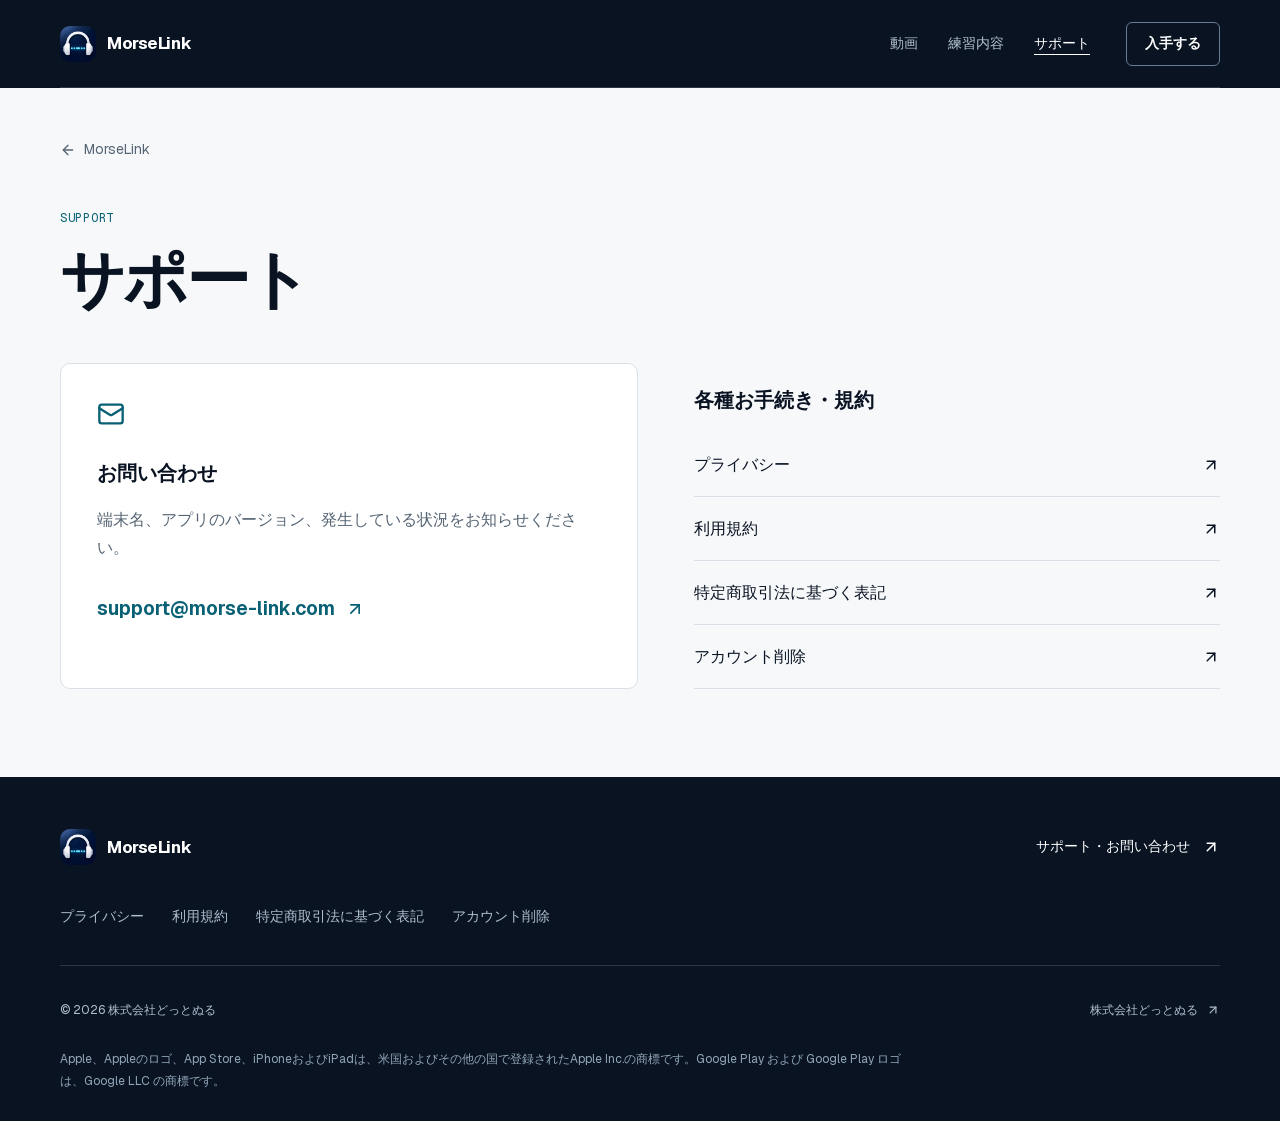
==== support/index.html @ e54f4c25 "Publish approved morselink website design" ====
<!doctype html>
<html lang="ja">
<head>
<meta charset="utf-8">
<meta name="viewport" content="width=device-width,initial-scale=1">
<title>サポート | MorseLink</title>
<meta name="description" content="MorseLinkのお問い合わせ先、利用規約、アカウント削除のご案内。">
<meta property="og:title" content="サポート | MorseLink">
<meta property="og:description" content="MorseLinkのお問い合わせ先、利用規約、アカウント削除のご案内。">
<meta property="og:type" content="website">
<meta property="og:url" content="https://morse-link.com/support/">
<link rel="canonical" href="https://morse-link.com/support/">
<link rel="icon" href="/morselink-icon.jpg">
<link rel="apple-touch-icon" href="/morselink-icon.jpg">
<link rel="stylesheet" href="/site.css?v=20260912">
<script src="/site.js?v=20260912" defer></script>
</head>
<body>
<link rel="preload" as="image" href="/morselink-icon.jpg"/><div class="site-shell"><a class="skip-link" href="#main">本文へスキップ</a><header class="site-header site-header-solid"><div class="site-width header-inner"><a class="brand" href="/" aria-label="MorseLink トップへ"><img src="/morselink-icon.jpg" alt="" width="38" height="38"/><span>MorseLink</span></a><nav aria-label="メインナビゲーション"><a href="/#demo">動画</a><a href="/#features">練習内容</a><a href="/support/" aria-current="page">サポート</a></nav>
<a class="header-download" href="/#download">入手する</a></div>
</header>
<main id="main" class="support-main"><div class="site-width"><a class="back-link" href="/"><svg xmlns="http://www.w3.org/2000/svg" width="16" height="16" viewBox="0 0 24 24" fill="none" stroke="currentColor" stroke-width="2" stroke-linecap="round" stroke-linejoin="round" class="lucide lucide-arrow-left" aria-hidden="true"><path d="m12 19-7-7 7-7"></path><path d="M19 12H5"></path></svg>MorseLink</a><div class="support-heading"><p class="eyebrow">SUPPORT</p>
<h1>サポート</h1>
</div>
<div class="support-grid"><section class="contact-panel" aria-labelledby="contact-title"><svg xmlns="http://www.w3.org/2000/svg" width="28" height="28" viewBox="0 0 24 24" fill="none" stroke="currentColor" stroke-width="2" stroke-linecap="round" stroke-linejoin="round" class="lucide lucide-mail" aria-hidden="true"><path d="m22 7-8.991 5.727a2 2 0 0 1-2.009 0L2 7"></path><rect x="2" y="4" width="20" height="16" rx="2"></rect></svg><h2 id="contact-title">お問い合わせ</h2>
<p>端末名、アプリのバージョン、発生している状況をお知らせください。</p>
<a class="support-email" href="mailto:support@morse-link.com?subject=MorseLink%20%E3%81%8A%E5%95%8F%E3%81%84%E5%90%88%E3%82%8F%E3%81%9B&amp;body=%E7%AB%AF%E6%9C%AB%E5%90%8D%EF%BC%9A%0AOS%E3%83%BB%E3%82%A2%E3%83%97%E3%83%AA%E3%81%AE%E3%83%90%E3%83%BC%E3%82%B8%E3%83%A7%E3%83%B3%EF%BC%9A%0A%E3%81%8A%E5%95%8F%E3%81%84%E5%90%88%E3%82%8F%E3%81%9B%E5%86%85%E5%AE%B9%EF%BC%9A%0A">support@morse-link.com <svg xmlns="http://www.w3.org/2000/svg" width="20" height="20" viewBox="0 0 24 24" fill="none" stroke="currentColor" stroke-width="2" stroke-linecap="round" stroke-linejoin="round" class="lucide lucide-arrow-up-right" aria-hidden="true"><path d="M7 7h10v10"></path><path d="M7 17 17 7"></path></svg></a></section>
<section class="support-resources" aria-labelledby="resources-title"><h2 id="resources-title">各種お手続き・規約</h2>
<a href="https://morse-link.com/privacy.html">プライバシー<svg xmlns="http://www.w3.org/2000/svg" width="18" height="18" viewBox="0 0 24 24" fill="none" stroke="currentColor" stroke-width="2" stroke-linecap="round" stroke-linejoin="round" class="lucide lucide-arrow-up-right" aria-hidden="true"><path d="M7 7h10v10"></path><path d="M7 17 17 7"></path></svg></a><a href="https://morse-link.com/terms.html">利用規約<svg xmlns="http://www.w3.org/2000/svg" width="18" height="18" viewBox="0 0 24 24" fill="none" stroke="currentColor" stroke-width="2" stroke-linecap="round" stroke-linejoin="round" class="lucide lucide-arrow-up-right" aria-hidden="true"><path d="M7 7h10v10"></path><path d="M7 17 17 7"></path></svg></a><a href="https://morse-link.com/commercial-transactions.html">特定商取引法に基づく表記<svg xmlns="http://www.w3.org/2000/svg" width="18" height="18" viewBox="0 0 24 24" fill="none" stroke="currentColor" stroke-width="2" stroke-linecap="round" stroke-linejoin="round" class="lucide lucide-arrow-up-right" aria-hidden="true"><path d="M7 7h10v10"></path><path d="M7 17 17 7"></path></svg></a><a href="https://morse-link.com/support/account-deletion.html">アカウント削除<svg xmlns="http://www.w3.org/2000/svg" width="18" height="18" viewBox="0 0 24 24" fill="none" stroke="currentColor" stroke-width="2" stroke-linecap="round" stroke-linejoin="round" class="lucide lucide-arrow-up-right" aria-hidden="true"><path d="M7 7h10v10"></path><path d="M7 17 17 7"></path></svg></a></section>
</div>
</div>
</main>
<footer class="site-footer"><div class="site-width"><div class="footer-top"><a class="brand" href="/" aria-label="MorseLink トップへ"><img src="/morselink-icon.jpg" alt="" width="38" height="38"/><span>MorseLink</span></a><a class="support-link" href="/support/">サポート・お問い合わせ <svg xmlns="http://www.w3.org/2000/svg" width="18" height="18" viewBox="0 0 24 24" fill="none" stroke="currentColor" stroke-width="2" stroke-linecap="round" stroke-linejoin="round" class="lucide lucide-arrow-up-right" aria-hidden="true"><path d="M7 7h10v10"></path><path d="M7 17 17 7"></path></svg></a></div>
<nav class="legal-links" aria-label="利用に関する情報"><a href="https://morse-link.com/privacy.html">プライバシー</a><a href="https://morse-link.com/terms.html">利用規約</a><a href="https://morse-link.com/commercial-transactions.html">特定商取引法に基づく表記</a><a href="https://morse-link.com/support/account-deletion.html">アカウント削除</a></nav>
<div class="footer-bottom"><span>© 2026 株式会社どっとぬる</span><a href="https://dotnull.co.jp/">株式会社どっとぬる <svg xmlns="http://www.w3.org/2000/svg" width="14" height="14" viewBox="0 0 24 24" fill="none" stroke="currentColor" stroke-width="2" stroke-linecap="round" stroke-linejoin="round" class="lucide lucide-arrow-up-right" aria-hidden="true"><path d="M7 7h10v10"></path><path d="M7 17 17 7"></path></svg></a></div>
<p class="trademark-credit">Apple、Appleのロゴ、App Store、iPhoneおよびiPadは、米国およびその他の国で登録されたApple Inc.の商標です。Google Play および Google Play ロゴは、Google LLC の商標です。</p>
</div>
</footer>
</div>

</body>
</html>
---- site.css ----
/* Static publication of the approved design. No framework runtime is required. */
*,::before,::after { box-sizing:border-box; border:0 solid; }
html { -webkit-text-size-adjust:100%; tab-size:4; }
body { margin:0; }
button,input,select,textarea { font:inherit; color:inherit; background:transparent; }
button { cursor:pointer; }
table { border-collapse:collapse; border-color:inherit; text-indent:0; }
th { text-align:inherit; }
ol,ul { margin:0; padding:0; list-style:none; }
img,video { vertical-align:middle; }
small { font-size:80%; }
[hidden] { display:none !important; }
:root { --font-geist-sans:'Geist'; --font-geist-mono:'Geist Mono'; }
/* cyrillic-ext */
@font-face {
  font-family: 'Geist';
  font-style: normal;
  font-weight: 100 900;
  font-display: swap;
  src: url(/assets/approved-fonts/geist-ff2310f5.woff2) format('woff2');
  unicode-range: U+0460-052F, U+1C80-1C8A, U+20B4, U+2DE0-2DFF, U+A640-A69F, U+FE2E-FE2F;
}
/* cyrillic */
@font-face {
  font-family: 'Geist';
  font-style: normal;
  font-weight: 100 900;
  font-display: swap;
  src: url(/assets/approved-fonts/geist-875ccdd4.woff2) format('woff2');
  unicode-range: U+0301, U+0400-045F, U+0490-0491, U+04B0-04B1, U+2116;
}
/* vietnamese */
@font-face {
  font-family: 'Geist';
  font-style: normal;
  font-weight: 100 900;
  font-display: swap;
  src: url(/assets/approved-fonts/geist-52306abf.woff2) format('woff2');
  unicode-range: U+0102-0103, U+0110-0111, U+0128-0129, U+0168-0169, U+01A0-01A1, U+01AF-01B0, U+0300-0301, U+0303-0304, U+0308-0309, U+0323, U+0329, U+1EA0-1EF9, U+20AB;
}
/* latin-ext */
@font-face {
  font-family: 'Geist';
  font-style: normal;
  font-weight: 100 900;
  font-display: swap;
  src: url(/assets/approved-fonts/geist-001175b1.woff2) format('woff2');
  unicode-range: U+0100-02BA, U+02BD-02C5, U+02C7-02CC, U+02CE-02D7, U+02DD-02FF, U+0304, U+0308, U+0329, U+1D00-1DBF, U+1E00-1E9F, U+1EF2-1EFF, U+2020, U+20A0-20AB, U+20AD-20C0, U+2113, U+2C60-2C7F, U+A720-A7FF;
}
/* latin */
@font-face {
  font-family: 'Geist';
  font-style: normal;
  font-weight: 100 900;
  font-display: swap;
  src: url(/assets/approved-fonts/geist-98bbbccb.woff2) format('woff2');
  unicode-range: U+0000-00FF, U+0131, U+0152-0153, U+02BB-02BC, U+02C6, U+02DA, U+02DC, U+0304, U+0308, U+0329, U+2000-206F, U+20AC, U+2122, U+2191, U+2193, U+2212, U+2215, U+FEFF, U+FFFD;
}
/* cyrillic-ext */
@font-face {
  font-family: 'Geist Mono';
  font-style: normal;
  font-weight: 100 900;
  font-display: swap;
  src: url(/assets/approved-fonts/geist-mono-f6b33328.woff2) format('woff2');
  unicode-range: U+0460-052F, U+1C80-1C8A, U+20B4, U+2DE0-2DFF, U+A640-A69F, U+FE2E-FE2F;
}
/* cyrillic */
@font-face {
  font-family: 'Geist Mono';
  font-style: normal;
  font-weight: 100 900;
  font-display: swap;
  src: url(/assets/approved-fonts/geist-mono-44e03052.woff2) format('woff2');
  unicode-range: U+0301, U+0400-045F, U+0490-0491, U+04B0-04B1, U+2116;
}
/* symbols2 */
@font-face {
  font-family: 'Geist Mono';
  font-style: normal;
  font-weight: 100 900;
  font-display: swap;
  src: url(/assets/approved-fonts/geist-mono-0638449e.woff2) format('woff2');
  unicode-range: U+2000-2001, U+2004-2008, U+200A, U+23B8-23BD, U+2500-259F;
}
/* vietnamese */
@font-face {
  font-family: 'Geist Mono';
  font-style: normal;
  font-weight: 100 900;
  font-display: swap;
  src: url(/assets/approved-fonts/geist-mono-971fb274.woff2) format('woff2');
  unicode-range: U+0102-0103, U+0110-0111, U+0128-0129, U+0168-0169, U+01A0-01A1, U+01AF-01B0, U+0300-0301, U+0303-0304, U+0308-0309, U+0323, U+0329, U+1EA0-1EF9, U+20AB;
}
/* latin-ext */
@font-face {
  font-family: 'Geist Mono';
  font-style: normal;
  font-weight: 100 900;
  font-display: swap;
  src: url(/assets/approved-fonts/geist-mono-44745446.woff2) format('woff2');
  unicode-range: U+0100-02BA, U+02BD-02C5, U+02C7-02CC, U+02CE-02D7, U+02DD-02FF, U+0304, U+0308, U+0329, U+1D00-1DBF, U+1E00-1E9F, U+1EF2-1EFF, U+2020, U+20A0-20AB, U+20AD-20C0, U+2113, U+2C60-2C7F, U+A720-A7FF;
}
/* latin */
@font-face {
  font-family: 'Geist Mono';
  font-style: normal;
  font-weight: 100 900;
  font-display: swap;
  src: url(/assets/approved-fonts/geist-mono-013b2f2f.woff2) format('woff2');
  unicode-range: U+0000-00FF, U+0131, U+0152-0153, U+02BB-02BC, U+02C6, U+02DA, U+02DC, U+0304, U+0308, U+0329, U+2000-206F, U+20AC, U+2122, U+2191, U+2193, U+2212, U+2215, U+FEFF, U+FFFD;
}

:root {
  --ink: #091322;
  --paper: #f6f8fa;
  --white: #fff;
  --line: #d9e0e7;
  --line-light: #ffffff26;
  --accent: #78dce8;
  --accent-ink: #086074;
  --muted: #566574;
  --site-width: min(1160px, calc(100% - 80px));
  --ease-out: cubic-bezier(0.23, 1, 0.32, 1);
}
*,
*::before,
*::after {
  box-sizing: border-box;
}
html {
  scroll-padding-top: 24px;
}
body {
  margin: 0;
  background: var(--ink);
  color: var(--ink);
  font-family:
    var(--font-geist-sans),
    -apple-system,
    BlinkMacSystemFont,
    'Hiragino Sans',
    'Yu Gothic',
    sans-serif;
  font-size: 1rem;
  line-height: 1.7;
  -webkit-font-smoothing: antialiased;
}
a {
  color: inherit;
  text-decoration: none;
}
button,
summary {
  font: inherit;
}
button {
  cursor: pointer;
}
img,
video {
  display: block;
  max-width: 100%;
}
figure,
p,
h1,
h2,
h3 {
  margin: 0;
}
svg {
  flex-shrink: 0;
}
.site-shell {
  overflow: clip;
}
.site-width {
  width: var(--site-width);
  margin-inline: auto;
}
:focus-visible {
  outline: 3px solid #0e9eba;
  outline-offset: 5px;
}
.hero :focus-visible,
.site-header :focus-visible,
.site-footer :focus-visible,
.download-section :focus-visible {
  outline-color: var(--accent);
}
.skip-link {
  position: fixed;
  z-index: 100;
  top: 12px;
  left: 12px;
  padding: 12px 18px;
  background: white;
  color: var(--ink);
  transform: translateY(-180%);
}
.skip-link:focus {
  transform: none;
}
.site-header {
  color: white;
  background: var(--ink);
}
.header-inner {
  display: flex;
  min-height: 88px;
  align-items: center;
  gap: 36px;
  border-bottom: 1px solid var(--line-light);
}
.brand {
  display: inline-flex;
  align-items: center;
  gap: 11px;
  flex-shrink: 0;
  font-weight: 700;
  font-size: 1.0625rem;
  letter-spacing: -0.025em;
}
.brand img {
  width: 36px;
  height: 36px;
  border-radius: 10px;
}
.site-header nav {
  display: flex;
  flex-wrap: wrap;
  gap: 30px;
  margin-left: auto;
}
.site-header nav a {
  display: inline-flex;
  min-height: 44px;
  align-items: center;
  color: #b2c1cf;
  font-size: 0.875rem;
}
.site-header nav a[aria-current] {
  color: white;
  text-decoration: underline;
  text-underline-offset: 6px;
}
.header-download {
  display: inline-flex;
  flex-shrink: 0;
  min-height: 44px;
  align-items: center;
  padding: 6px 18px;
  border: 1px solid #677d92;
  border-radius: 6px;
  font-size: 0.875rem;
  font-weight: 650;
  transition: transform 140ms var(--ease-out);
}
.header-download:active:not(:focus-visible) {
  transform: scale(0.97);
  background: #152b41;
}
.hero {
  color: white;
  background: var(--ink);
  padding-top: 64px;
}
.hero-intro {
  display: grid;
  grid-template-columns: minmax(0, 1fr) auto;
  align-items: end;
  gap: 32px;
  margin-bottom: 48px;
}
.eyebrow {
  color: #9cb0c4;
  font-family: var(--font-geist-mono), monospace;
  font-size: 0.75rem;
  letter-spacing: 0.06em;
}
.hero h1 {
  margin-top: 20px;
  font-size: clamp(3.5rem, 7.5vw, 6rem);
  line-height: 1.03;
  letter-spacing: -0.065em;
  font-weight: 650;
}
.hero-lead {
  margin-top: 20px;
  font-size: clamp(1.25rem, 2.2vw, 1.625rem);
  font-weight: 500;
  letter-spacing: -0.02em;
}
.hero-actions {
  display: flex;
  flex-direction: column;
  align-items: flex-end;
  gap: 8px;
  padding-bottom: 2px;
}
.text-link {
  display: inline-flex;
  align-items: center;
  gap: 12px;
  min-height: 44px;
  font-size: 0.875rem;
}
.hero-actions .text-link {
  color: #bdcddb;
}
.store-links {
  display: flex;
  flex-wrap: wrap;
  align-items: center;
  gap: 24px;
}
/* Official artwork: original ratio, no visual treatment, with required clear space. */
.store-links a {
  display: block;
  flex-shrink: 0;
  padding-block: 12px;
}
.store-links img {
  width: auto;
  height: 48px;
}
.hero-demo {
  scroll-margin-top: 20px;
}
.demo-heading {
  display: flex;
  align-items: center;
  justify-content: space-between;
  flex-wrap: wrap;
  gap: 12px;
  margin-bottom: 14px;
}
.demo-heading h2 {
  font-size: 0.875rem;
  font-weight: 500;
}
.demo-heading span {
  color: #9cb0c4;
  font-size: 0.75rem;
  font-variant-numeric: tabular-nums;
}
.demo-player video {
  width: 100%;
  height: auto;
  aspect-ratio: 16 / 9;
  background: #06101f;
  border: 1px solid #2d4157;
  border-radius: 10px;
}
.video-notes {
  color: #a9bdce;
  margin-top: 10px;
  font-size: 0.875rem;
}
.video-notes summary {
  display: flex;
  width: fit-content;
  align-items: center;
  min-height: 44px;
  gap: 8px;
  cursor: pointer;
  list-style: none;
}
.video-notes summary::before {
  content: '+';
  font-family: monospace;
}
.video-notes[open] summary::before {
  content: '−';
}
.video-notes summary::-webkit-details-marker {
  display: none;
}
.video-notes p {
  max-width: 52em;
  padding: 2px 0 20px;
  font-size: 1rem;
  line-height: 1.85;
}
.media-error {
  display: block;
  padding: 16px;
  background: #1a314a;
  color: white;
  font-size: 1rem;
}
.media-error a {
  text-decoration: underline;
  text-underline-offset: 4px;
}
.hero-bottom {
  display: flex;
  justify-content: space-between;
  align-items: center;
  flex-wrap: wrap;
  gap: 14px;
  padding: 22px 0 36px;
}
.hero-bottom p {
  color: #93a9bd;
  font-family: var(--font-geist-mono), monospace;
  font-size: 0.8125rem;
}
.screens-section {
  padding: 88px 0 72px;
  background: var(--paper);
}
.section-heading {
  display: grid;
  grid-template-columns: 1fr 2fr;
  align-items: baseline;
  gap: 24px;
  margin-bottom: 40px;
}
.section-heading > p {
  color: var(--accent-ink);
  font-family: var(--font-geist-mono), monospace;
  font-size: 0.75rem;
  letter-spacing: 0.08em;
}
.section-heading h2 {
  font-size: clamp(1.875rem, 3.8vw, 2.75rem);
  line-height: 1.3;
  font-weight: 650;
  letter-spacing: -0.045em;
}
.screen-gallery {
  display: block;
}
.screen-tabs {
  display: flex;
  width: 100%;
  height: auto;
  align-items: stretch;
  justify-content: flex-start;
  gap: 0;
  padding: 0;
  border-bottom: 1px solid #bcc9d5;
  border-radius: 0;
  background: transparent;
}
.screen-tab {
  flex: 1;
  height: auto;
  min-height: 60px;
  padding: 14px 16px;
  border: 0;
  border-bottom: 2px solid transparent;
  border-radius: 0;
  margin-bottom: -1px;
  background: transparent;
  color: var(--muted);
  font-size: 1rem;
  font-weight: 600;
  white-space: normal;
  overflow-wrap: anywhere;
  cursor: pointer;
  transition: none;
}
.screen-tab[data-active] {
  border-bottom-color: var(--accent-ink);
  background: transparent;
  color: var(--accent-ink);
  box-shadow: none;
}
.screen-tab::after {
  display: none;
}
.screen-tab:active {
  background: #e5edf3;
}
.screen-tab:focus-visible {
  outline: 2px solid var(--accent-ink);
  outline-offset: -7px;
}
.screen-panel {
  display: grid;
  grid-template-columns: 1fr 1fr;
  gap: 64px;
  align-items: center;
  padding-top: 40px;
}
.screen-panel[hidden] {
  display: none;
}
.screen-story {
  padding: 32px 0;
}
.screen-number {
  color: var(--accent-ink);
  font-family: var(--font-geist-mono), monospace;
  font-size: 0.8125rem;
}
.screen-story h3 {
  margin-top: 20px;
  font-size: clamp(1.75rem, 3vw, 2.5rem);
  font-weight: 650;
  line-height: 1.35;
  letter-spacing: -0.04em;
}
.screen-story > p {
  max-width: 24em;
  margin-top: 20px;
  color: var(--muted);
  font-size: 1rem;
  line-height: 1.9;
}
.screen-tags {
  display: flex;
  flex-wrap: wrap;
  gap: 8px 20px;
  list-style: none;
  padding: 0;
  margin: 28px 0 0;
}
.screen-tags li {
  font-size: 0.875rem;
  color: var(--accent-ink);
}
.screen-tags li::before {
  content: '—';
  margin-right: 8px;
}
.screen-stage {
  display: flex;
  flex-direction: column;
  align-items: center;
  gap: 16px;
  padding: 32px 24px 20px;
  background: #e7edf2;
  border: 1px solid #d7e1e9;
  border-radius: 10px;
}
.screen-stage .app-screen {
  width: min(232px, 100%);
  box-shadow:
    0 16px 36px #162b3c14,
    0 0 0 1px #203c5314;
}
.screen-stage figcaption {
  color: var(--muted);
  font-size: 0.75rem;
}
/* The originals remain intact. This viewport shows only the app region of the store artwork. */
.app-screen {
  position: relative;
  width: 100%;
  aspect-ratio: 980 / 2176;
  overflow: hidden;
  border-radius: 14px;
  background: #f8f9fa;
}
.app-screen img {
  position: absolute;
  top: -25.735294%;
  left: -14.285714%;
  width: 128.571429%;
  max-width: none;
  height: auto;
}
.mode-rail {
  display: flex;
  flex-wrap: wrap;
  gap: 12px 32px;
  padding-top: 24px;
  margin-top: 40px;
  border-top: 1px solid var(--line);
  color: var(--muted);
  font-size: 0.875rem;
}
.download-section {
  background: #11263b;
  color: white;
  padding: 60px 0;
}
.download-inner {
  display: flex;
  align-items: center;
  justify-content: space-between;
  gap: 40px;
}
.download-product {
  display: flex;
  align-items: center;
  gap: 22px;
}
.download-product img {
  width: 72px;
  height: 72px;
  border-radius: 18px;
}
.download-product p {
  font-size: 0.875rem;
  color: #b1c4d5;
}
.download-product h2 {
  margin-top: 6px;
  font-size: 1.75rem;
  line-height: 1.3;
  font-weight: 650;
  letter-spacing: -0.03em;
}
.download-stores {
  display: flex;
  flex-direction: column;
  align-items: flex-end;
  gap: 4px;
}
.download-stores .text-link {
  color: #b1c4d5;
}
.site-footer {
  padding: 48px 0 28px;
  color: white;
  background: var(--ink);
}
.footer-top {
  display: flex;
  justify-content: space-between;
  align-items: center;
  gap: 24px;
}
.support-link {
  display: inline-flex;
  align-items: center;
  gap: 12px;
  min-height: 44px;
  font-size: 0.875rem;
}
.legal-links {
  display: flex;
  flex-wrap: wrap;
  gap: 4px 28px;
  margin: 26px 0;
}
.legal-links a {
  display: inline-flex;
  align-items: center;
  min-height: 44px;
  color: #afbfce;
  font-size: 0.875rem;
}
.footer-bottom {
  display: flex;
  align-items: center;
  justify-content: space-between;
  gap: 12px;
  flex-wrap: wrap;
  border-top: 1px solid var(--line-light);
  padding-top: 22px;
  font-size: 0.75rem;
  color: #afbfce;
}
.footer-bottom a {
  display: inline-flex;
  align-items: center;
  gap: 8px;
  min-height: 44px;
}
.trademark-credit {
  max-width: 860px;
  margin-top: 16px;
  color: #91a6b8;
  font-size: 0.75rem;
  line-height: 1.85;
}
.support-main {
  padding: 40px 0 88px;
  background: var(--paper);
}
.back-link {
  display: inline-flex;
  align-items: center;
  min-height: 44px;
  gap: 8px;
  color: var(--muted);
  font-size: 0.875rem;
}
.support-heading {
  margin: 36px 0 44px;
}
.support-heading .eyebrow {
  color: var(--accent-ink);
  margin-bottom: 14px;
}
.support-heading h1 {
  font-size: clamp(2.5rem, 6vw, 4rem);
  line-height: 1.2;
  letter-spacing: -0.05em;
  font-weight: 650;
}
.support-grid {
  display: grid;
  grid-template-columns: 1.1fr 1fr;
  gap: 56px;
}
.contact-panel {
  padding: 36px;
  background: white;
  border: 1px solid var(--line);
  border-radius: 10px;
}
.contact-panel > svg {
  color: var(--accent-ink);
}
.contact-panel h2,
.support-resources h2 {
  margin: 20px 0 16px;
  font-size: 1.25rem;
  font-weight: 650;
}
.contact-panel p {
  color: var(--muted);
  font-size: 1rem;
}
.support-email {
  display: inline-flex;
  align-items: center;
  flex-wrap: wrap;
  gap: 10px;
  margin-top: 22px;
  min-height: 44px;
  padding-block: 10px;
  font-size: clamp(1rem, 1.6vw, 1.1875rem);
  color: var(--accent-ink);
  font-weight: 650;
  overflow-wrap: anywhere;
}
.support-resources > a {
  display: flex;
  justify-content: space-between;
  align-items: center;
  gap: 16px;
  min-height: 64px;
  padding-block: 12px;
  border-bottom: 1px solid var(--line);
  font-size: 1rem;
}
@media (hover: hover) and (pointer: fine) {
  .site-header nav a:hover,
  .legal-links a:hover {
    color: white;
  }
  .header-download:hover {
    background: #152b41;
    border-color: #b1c4d5;
  }
  .text-link:hover,
  .support-link:hover {
    text-decoration: underline;
    text-underline-offset: 5px;
  }
  .screen-tab:hover {
    color: var(--accent-ink);
    background: #eaf0f5;
  }
  .support-resources > a:hover {
    color: var(--accent-ink);
  }
  .support-email:hover {
    text-decoration: underline;
    text-underline-offset: 5px;
  }
}
@media (max-width: 1000px) {
  :root {
    --site-width: min(760px, calc(100% - 48px));
  }
  .hero-intro {
    grid-template-columns: 1fr;
    gap: 24px;
    margin-bottom: 36px;
  }
  .hero-actions {
    flex-direction: row;
    align-items: center;
    justify-content: space-between;
  }
  .hero h1 {
    font-size: clamp(3.5rem, 10vw, 5.5rem);
  }
  .screen-panel {
    gap: 36px;
  }
  .download-inner {
    flex-wrap: wrap;
    gap: 28px;
  }
  .download-stores {
    align-items: flex-start;
  }
  .support-grid {
    gap: 28px;
    grid-template-columns: 1fr 1fr;
  }
  .contact-panel {
    padding: 26px;
  }
}
@media (max-width: 640px) {
  :root {
    --site-width: calc(100% - 40px);
  }
  .header-inner {
    flex-wrap: wrap;
    gap: 0 12px;
    padding: 14px 0 6px;
    min-height: 112px;
  }
  .brand {
    font-size: 1rem;
  }
  .brand img {
    width: 32px;
    height: 32px;
    border-radius: 9px;
  }
  .header-download {
    margin-left: auto;
    padding-inline: 14px;
  }
  .site-header nav {
    order: 3;
    width: 100%;
    margin: 4px 0 0;
    gap: 24px;
  }
  .hero {
    padding-top: 36px;
  }
  .hero h1 {
    font-size: clamp(3rem, 13vw, 4.75rem);
    margin-top: 16px;
  }
  .hero-lead {
    margin-top: 18px;
    font-size: 1.25rem;
  }
  .hero-intro {
    gap: 20px;
    margin-bottom: 30px;
  }
  .hero-actions {
    align-items: flex-start;
    flex-direction: column;
    gap: 0;
  }
  .store-links {
    gap: 22px;
  }
  .store-links img {
    height: 40px;
  }
  .store-links a {
    padding-block: 10px;
  }
  .demo-heading {
    margin-bottom: 10px;
  }
  .demo-player video {
    border-radius: 6px;
  }
  .hero-bottom {
    padding: 10px 0 24px;
  }
  .hero-bottom p {
    font-size: 0.75rem;
  }
  .screens-section {
    padding: 56px 0;
  }
  .section-heading {
    grid-template-columns: 1fr;
    gap: 12px;
    margin-bottom: 24px;
  }
  .screen-tab {
    font-size: 0.875rem;
    min-height: 56px;
    padding: 12px 8px;
  }
  .screen-panel {
    grid-template-columns: 1fr;
    gap: 24px;
    padding-top: 28px;
  }
  .screen-story {
    padding: 0;
  }
  .screen-story h3 {
    margin-top: 12px;
  }
  .screen-story > p {
    margin-top: 12px;
  }
  .screen-tags {
    margin-top: 18px;
  }
  .screen-stage {
    padding-top: 28px;
  }
  .screen-stage .app-screen {
    width: min(224px, 100%);
  }
  .mode-rail {
    gap: 12px 22px;
    margin-top: 28px;
  }
  .download-section {
    padding: 40px 0;
  }
  .download-inner {
    flex-direction: column;
    align-items: flex-start;
    gap: 22px;
  }
  .download-product {
    gap: 16px;
  }
  .download-product img {
    width: 56px;
    height: 56px;
    border-radius: 14px;
  }
  .download-product h2 {
    font-size: 1.5rem;
  }
  .footer-top {
    flex-direction: column;
    align-items: flex-start;
    gap: 20px;
  }
  .legal-links {
    gap: 0 22px;
    margin: 20px 0;
  }
  .footer-bottom {
    flex-direction: column;
    align-items: flex-start;
    gap: 6px;
  }
  .site-footer {
    padding-top: 36px;
  }
  .support-main {
    padding: 24px 0 56px;
  }
  .support-heading {
    margin: 28px 0 32px;
  }
  .support-grid {
    grid-template-columns: 1fr;
    gap: 24px;
  }
  .contact-panel {
    padding: 26px 22px;
  }
}
@media (prefers-reduced-motion: reduce) {
  .header-download {
    transition: none;
  }
  .header-download:active:not(:focus-visible) {
    transform: none;
  }
}

/* Native static-page behavior; dimensions and colors match the approved sample. */

.screen-tab { display:inline-flex; align-items:center; justify-content:center; }
.screen-panel { font-size:.875rem; outline:none; }
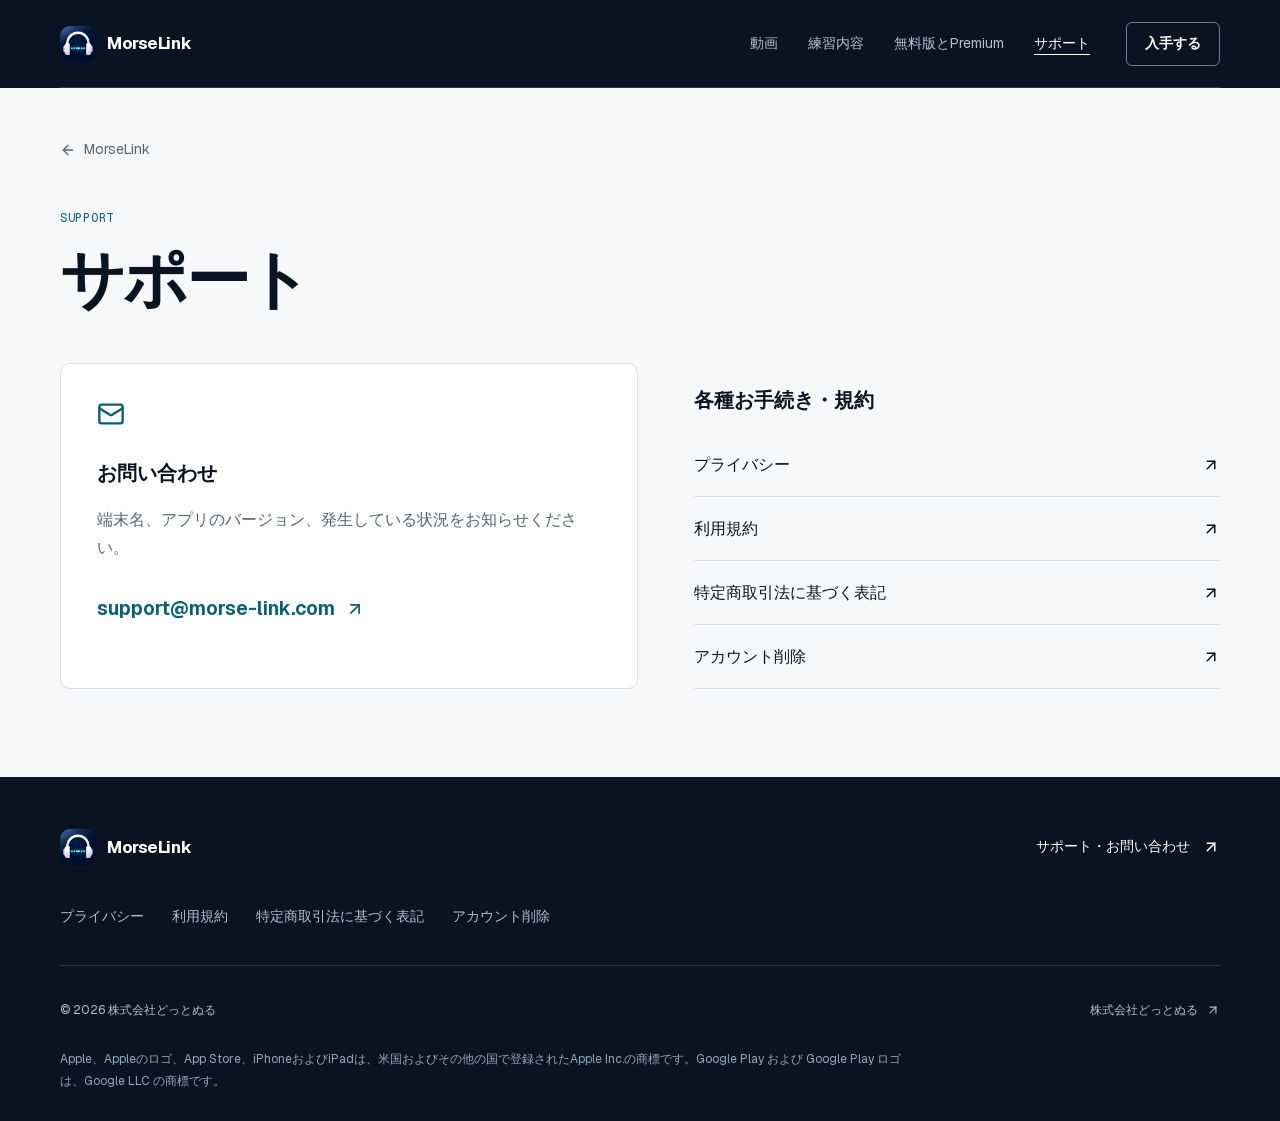
==== commit af8f194b: "Publish Free and Premium comparison" ====
--- a/support/index.html
+++ b/support/index.html
@@ -12,11 +12,11 @@
 <link rel="canonical" href="https://morse-link.com/support/">
 <link rel="icon" href="/morselink-icon.jpg">
 <link rel="apple-touch-icon" href="/morselink-icon.jpg">
-<link rel="stylesheet" href="/site.css?v=20260912">
+<link rel="stylesheet" href="/site.css?v=20260912-plans">
 <script src="/site.js?v=20260912" defer></script>
 </head>
 <body>
-<link rel="preload" as="image" href="/morselink-icon.jpg"/><div class="site-shell"><a class="skip-link" href="#main">本文へスキップ</a><header class="site-header site-header-solid"><div class="site-width header-inner"><a class="brand" href="/" aria-label="MorseLink トップへ"><img src="/morselink-icon.jpg" alt="" width="38" height="38"/><span>MorseLink</span></a><nav aria-label="メインナビゲーション"><a href="/#demo">動画</a><a href="/#features">練習内容</a><a href="/support/" aria-current="page">サポート</a></nav>
+<link rel="preload" as="image" href="/morselink-icon.jpg"/><div class="site-shell"><a class="skip-link" href="#main">本文へスキップ</a><header class="site-header site-header-solid"><div class="site-width header-inner"><a class="brand" href="/" aria-label="MorseLink トップへ"><img src="/morselink-icon.jpg" alt="" width="38" height="38"/><span>MorseLink</span></a><nav aria-label="メインナビゲーション"><a href="/#demo">動画</a><a href="/#features">練習内容</a><a href="/#plans">無料版とPremium</a><a href="/support/" aria-current="page">サポート</a></nav>
 <a class="header-download" href="/#download">入手する</a></div>
 </header>
 <main id="main" class="support-main"><div class="site-width"><a class="back-link" href="/"><svg xmlns="http://www.w3.org/2000/svg" width="16" height="16" viewBox="0 0 24 24" fill="none" stroke="currentColor" stroke-width="2" stroke-linecap="round" stroke-linejoin="round" class="lucide lucide-arrow-left" aria-hidden="true"><path d="m12 19-7-7 7-7"></path><path d="M19 12H5"></path></svg>MorseLink</a><div class="support-heading"><p class="eyebrow">SUPPORT</p>
--- a/site.css
+++ b/site.css
@@ -574,6 +574,81 @@
   color: var(--muted);
   font-size: 0.875rem;
 }
+.plans-section {
+  padding: 72px 0 80px;
+  background: var(--white);
+}
+.plans-heading {
+  margin-bottom: 32px;
+}
+.plans-heading h2 {
+  font-size: clamp(1.875rem, 3.8vw, 2.75rem);
+  line-height: 1.35;
+  font-weight: 650;
+  letter-spacing: -0.045em;
+}
+.plan-table {
+  table-layout: fixed;
+  border-top: 1px solid var(--ink);
+  font-size: 1rem;
+}
+.plan-table th,
+.plan-table td {
+  padding: 22px 28px;
+  text-align: left;
+  vertical-align: middle;
+  white-space: normal;
+  overflow-wrap: anywhere;
+  line-height: 1.7;
+}
+.plan-table tr > :first-child {
+  width: 44%;
+  padding-left: 0;
+}
+.plan-table thead th {
+  padding-block: 26px;
+  font-size: 1.125rem;
+  font-weight: 650;
+}
+.plan-table thead th:first-child {
+  color: var(--muted);
+  font-size: 0.875rem;
+  font-weight: 400;
+}
+.plan-table tbody th {
+  font-weight: 500;
+}
+.plan-table tr {
+  border-color: var(--line);
+  transition: none;
+}
+.plan-table tr:hover {
+  background: transparent;
+}
+.plan-table tr > :last-child {
+  background: #eaf4f6;
+  color: var(--accent-ink);
+}
+.plan-table tbody td:last-child {
+  font-weight: 600;
+}
+.plan-detail {
+  display: block;
+  margin-top: 3px;
+  color: var(--muted);
+  font-size: 0.875rem;
+  font-weight: 400;
+}
+.plan-number {
+  font-variant-numeric: tabular-nums;
+  white-space: nowrap;
+}
+.plans-note {
+  margin-top: 22px;
+  color: var(--muted);
+  font-size: 0.875rem;
+  line-height: 1.9;
+}
 .download-section {
   background: #11263b;
   color: white;
@@ -885,6 +960,30 @@
     min-height: 56px;
     padding: 12px 8px;
   }
+  .plans-section {
+    padding: 44px 0 48px;
+  }
+  .plans-heading {
+    margin-bottom: 24px;
+  }
+  .plan-table th,
+  .plan-table td {
+    padding: 18px 10px;
+  }
+  .plan-table tr > :first-child {
+    width: 38%;
+    padding-right: 16px;
+  }
+  .plan-table thead th {
+    padding-block: 22px;
+    font-size: 1rem;
+  }
+  .plan-table thead th:last-child {
+    width: 33%;
+  }
+  .plans-note {
+    margin-top: 18px;
+  }
   .screen-panel {
     grid-template-columns: 1fr;
     gap: 24px;
@@ -975,3 +1074,9 @@
 
 .screen-tab { display:inline-flex; align-items:center; justify-content:center; }
 .screen-panel { font-size:.875rem; outline:none; }
+
+/* Native equivalents of the approved table primitive. */
+.plans-section .table-container { position:relative; width:100%; overflow-x:auto; }
+.plan-table { width:100%; }
+.plan-table tr { border-bottom:1px solid var(--line); }
+.plan-table tbody tr:last-child { border-bottom:0; }
